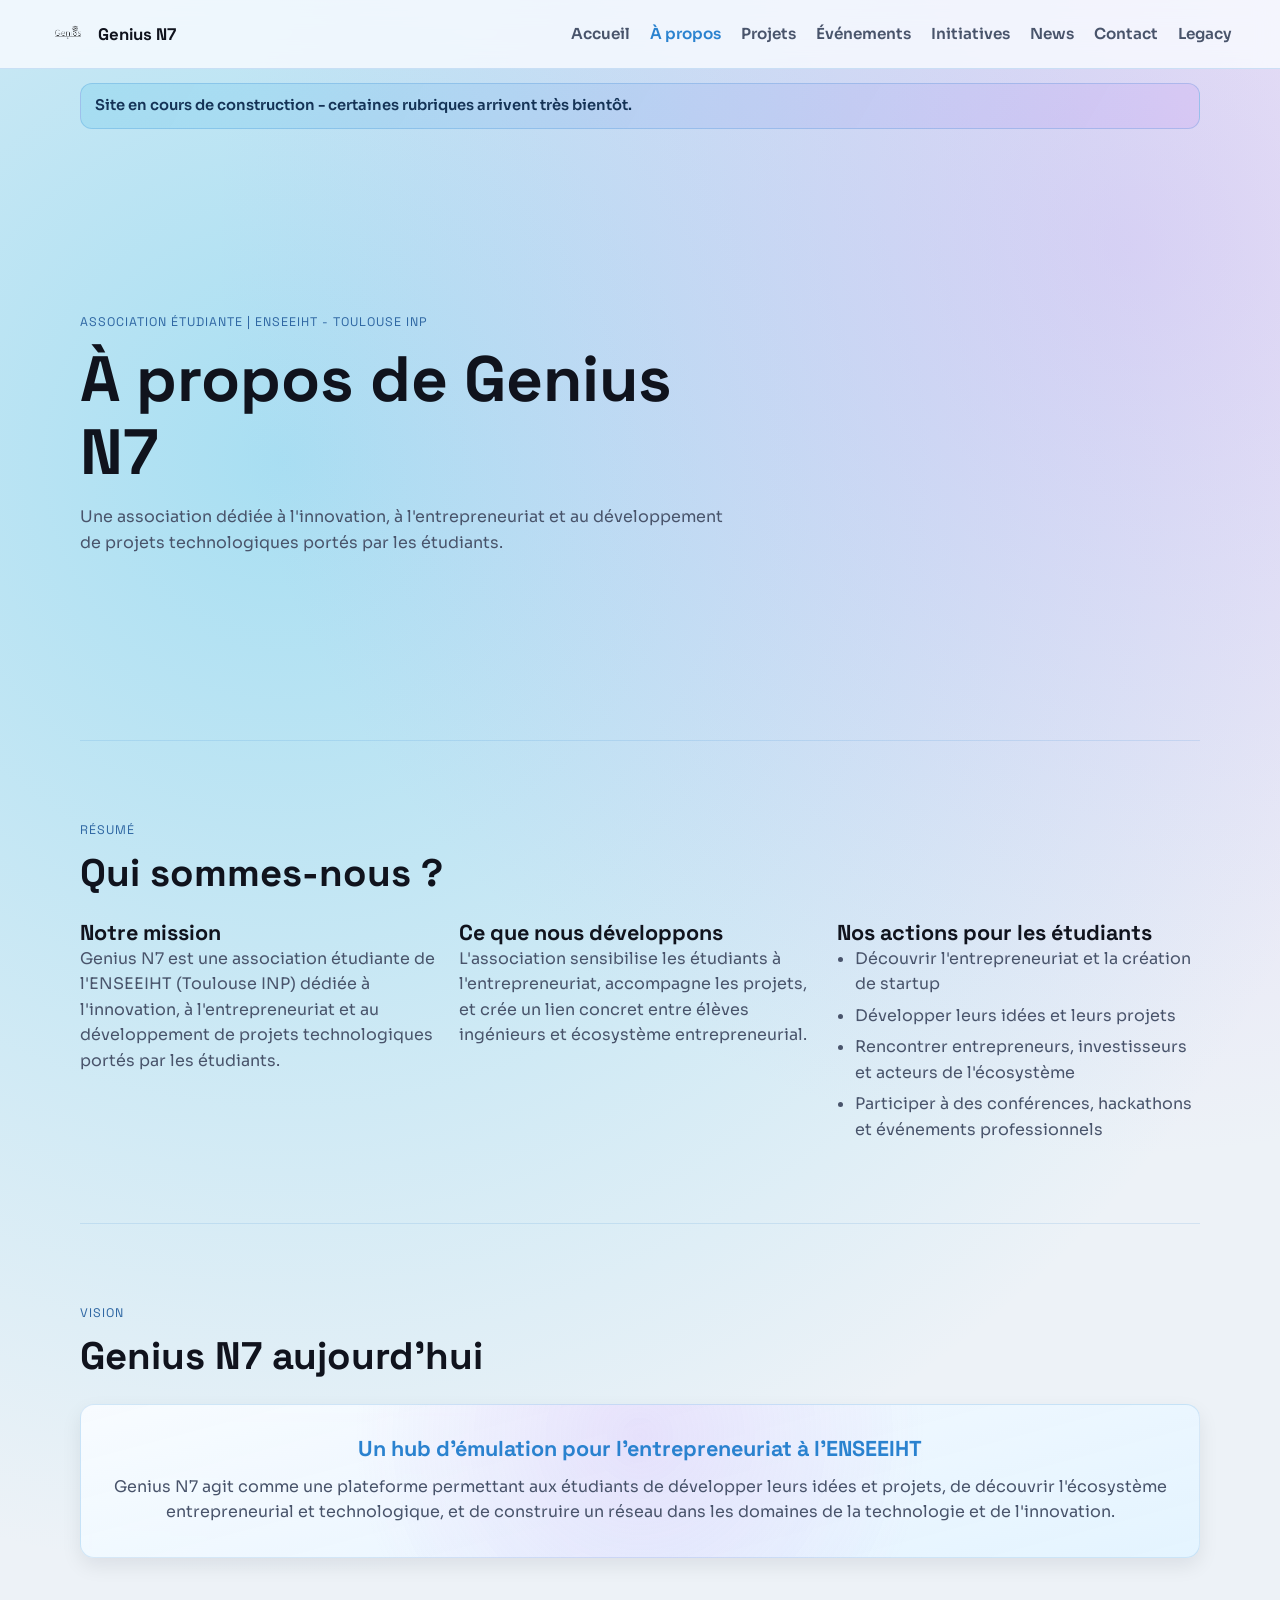
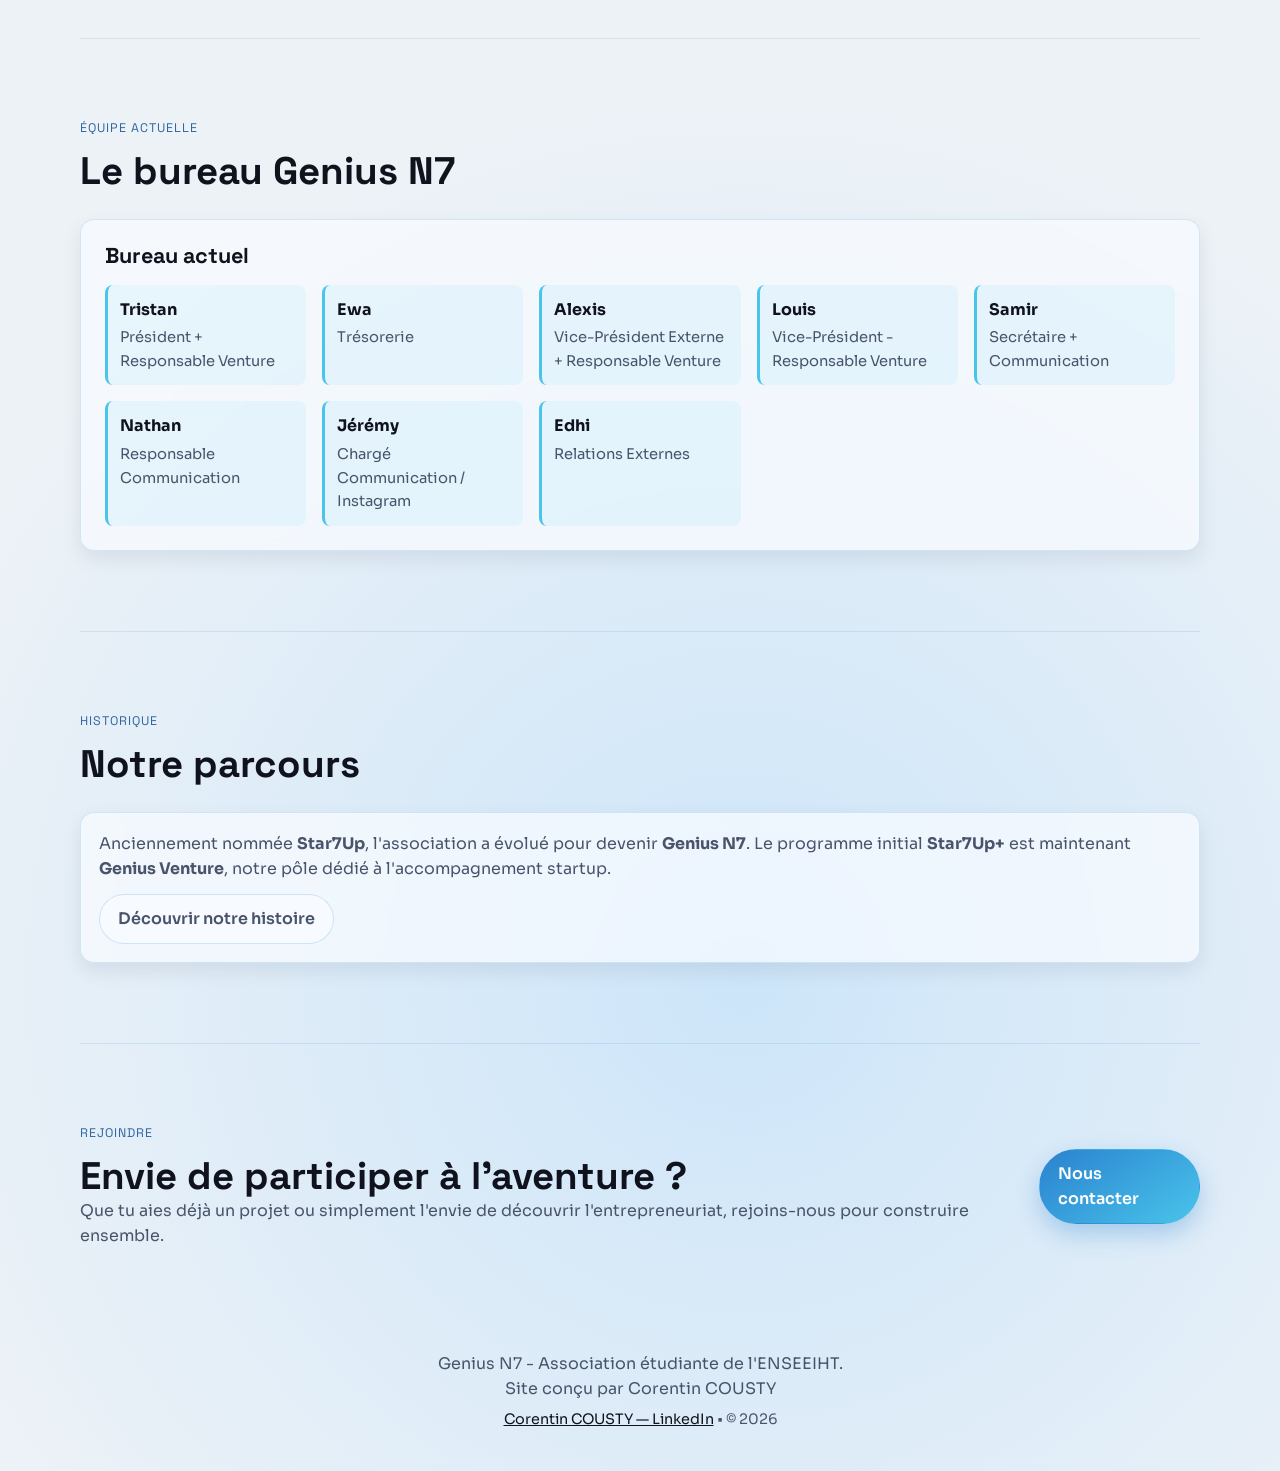
==== apropos.html @ 3a67bc63 "Add Genius N7 static website Add a complete static website for the Genius N7 student association. In" ====
<!DOCTYPE html>
<html lang="fr">
<head>
  <meta charset="utf-8">
  <meta name="viewport" content="width=device-width, initial-scale=1">
  <meta name="description" content="À propos de Genius N7 - Association étudiante de l'ENSEEIHT dédiée à l'entrepreneuriat.">
  <title>À propos | Genius N7</title>
  <link rel="preconnect" href="https://fonts.googleapis.com">
  <link rel="preconnect" href="https://fonts.gstatic.com" crossorigin>
  <link href="https://fonts.googleapis.com/css2?family=Space+Grotesk:wght@400;500;700&family=Sora:wght@400;600;700&display=swap" rel="stylesheet">
  <link rel="stylesheet" href="css/style.css">
</head>
<body>
  <header class="site-header" id="top">
    <a class="brand" href="index.html" aria-label="Accueil Genius N7">
      <img class="brand-logo" src="assets/logos/logo-transparent.png" alt="Logo Genius N7">
      <span class="brand-text">Genius N7</span>
    </a>
    <button class="nav-toggle" type="button" aria-expanded="false" aria-controls="main-nav">Menu</button>
    <nav id="main-nav" class="main-nav" aria-label="Navigation principale">
      <a href="index.html">Accueil</a>
      <a href="apropos.html" class="active">À propos</a>
      <a href="projets.html">Projets</a>
      <a href="evenements.html">Événements</a>
      <a href="initiatives.html">Initiatives</a>
      <a href="news.html">News</a>
      <a href="contact.html">Contact</a>
      <a href="legacy.html">Legacy</a>
    </nav>
  </header>

  <div class="construction-banner" role="status" aria-live="polite">
    Site en cours de construction - certaines rubriques arrivent très bientôt.
  </div>

  <main>
    <section class="hero section">
      <div class="hero-content">
        <p class="eyebrow">Association étudiante | ENSEEIHT - Toulouse INP</p>
        <h1>À propos de Genius N7</h1>
        <p class="hero-lead">
          Une association dédiée à l'innovation, à l'entrepreneuriat et au développement 
          de projets technologiques portés par les étudiants.
        </p>
      </div>
    </section>

    <section class="section">
      <div class="section-head">
        <p class="eyebrow">Résumé</p>
        <h2>Qui sommes-nous ?</h2>
      </div>
      <div class="about-grid">
        <article>
          <h3>Notre mission</h3>
          <p>
            Genius N7 est une association étudiante de l'ENSEEIHT (Toulouse INP) dédiée à l'innovation,
            à l'entrepreneuriat et au développement de projets technologiques portés par les étudiants.
          </p>
        </article>
        <article>
          <h3>Ce que nous développons</h3>
          <p>
            L'association sensibilise les étudiants à l'entrepreneuriat, accompagne les projets, et crée un lien
            concret entre élèves ingénieurs et écosystème entrepreneurial.
          </p>
        </article>
        <article>
          <h3>Nos actions pour les étudiants</h3>
          <ul>
            <li>Découvrir l'entrepreneuriat et la création de startup</li>
            <li>Développer leurs idées et leurs projets</li>
            <li>Rencontrer entrepreneurs, investisseurs et acteurs de l'écosystème</li>
            <li>Participer à des conférences, hackathons et événements professionnels</li>
          </ul>
        </article>
      </div>
    </section>

    <section class="section">
      <div class="section-head">
        <p class="eyebrow">Vision</p>
        <h2>Genius N7 aujourd'hui</h2>
      </div>
      <div class="card vision-card">
        <h3>Un hub d'émulation pour l'entrepreneuriat à l'ENSEEIHT</h3>
        <p>
          Genius N7 agit comme une plateforme permettant aux étudiants de développer leurs idées et projets,
          de découvrir l'écosystème entrepreneurial et technologique, et de construire un réseau dans les 
          domaines de la technologie et de l'innovation.
        </p>
      </div>
    </section>

    <section class="section">
      <div class="section-head">
        <p class="eyebrow">Équipe actuelle</p>
        <h2>Le bureau Genius N7</h2>
      </div>
      <div class="card bureau-card">
        <h3>Bureau actuel</h3>
        <div class="bureau-grid">
          <div class="bureau-member">
            <strong>Tristan</strong>
            <p>Président + Responsable Venture</p>
          </div>
          <div class="bureau-member">
            <strong>Ewa</strong>
            <p>Trésorerie</p>
          </div>
          <div class="bureau-member">
            <strong>Alexis</strong>
            <p>Vice-Président Externe + Responsable Venture</p>
          </div>
          <div class="bureau-member">
            <strong>Louis</strong>
            <p>Vice-Président - Responsable Venture</p>
          </div>
          <div class="bureau-member">
            <strong>Samir</strong>
            <p>Secrétaire + Communication</p>
          </div>
          <div class="bureau-member">
            <strong>Nathan</strong>
            <p>Responsable Communication</p>
          </div>
          <div class="bureau-member">
            <strong>Jérémy</strong>
            <p>Chargé Communication / Instagram</p>
          </div>
          <div class="bureau-member">
            <strong>Edhi</strong>
            <p>Relations Externes</p>
          </div>
        </div>
      </div>
    </section>

    <section class="section">
      <div class="section-head">
        <p class="eyebrow">Historique</p>
        <h2>Notre parcours</h2>
      </div>
      <div class="card">
        <p>
          Anciennement nommée <strong>Star7Up</strong>, l'association a évolué pour devenir <strong>Genius N7</strong>.
          Le programme initial <strong>Star7Up+</strong> est maintenant <strong>Genius Venture</strong>, notre pôle dédié 
          à l'accompagnement startup.
        </p>
        <p style="margin-top: 12px;">
          <a href="legacy.html" class="btn btn-secondary">Découvrir notre histoire</a>
        </p>
      </div>
    </section>

    <section class="section community">
      <div>
        <p class="eyebrow">Rejoindre</p>
        <h2>Envie de participer à l'aventure ?</h2>
        <p>
          Que tu aies déjà un projet ou simplement l'envie de découvrir l'entrepreneuriat, 
          rejoins-nous pour construire ensemble.
        </p>
      </div>
      <a class="btn btn-primary" href="contact.html">Nous contacter</a>
    </section>
  </main>

  <footer class="site-footer">
    <p>Genius N7 - Association étudiante de l'ENSEEIHT.</p>
    <p class="credit">Site conçu par Corentin COUSTY</p>
    <p class="footer-meta"><a href="https://www.linkedin.com/in/corentin-cousty/" target="_blank" rel="noopener noreferrer">Corentin COUSTY — LinkedIn</a> • © 2026</p>
  </footer>

  <script src="js/script.js"></script>
</body>
</html>
---- css/style.css ----
:root {
  --bg-main: #edf2f7;
  --bg-soft: #f8fbff;
  --bg-glass: rgba(248, 251, 255, 0.72);
  --ink-strong: #10131d;
  --ink-muted: #49546b;
  --brand: #49c4eb;
  --brand-dark: #2a82cf;
  --accent: #c38cf0;
  --line: rgba(42, 130, 207, 0.2);
  --shadow: 0 16px 38px rgba(16, 19, 29, 0.12);
  --radius-lg: 20px;
  --radius-md: 14px;
  --max: 1120px;
}

* {
  box-sizing: border-box;
}

html {
  scroll-behavior: smooth;
}

body {
  margin: 0;
  background:
    radial-gradient(circle at 88% 8%, rgba(195, 140, 240, 0.3), transparent 30%),
    radial-gradient(circle at 22% 15%, rgba(73, 196, 235, 0.42), transparent 40%),
    radial-gradient(circle at 58% 84%, rgba(121, 196, 255, 0.28), transparent 33%),
    var(--bg-main);
  color: var(--ink-strong);
  font-family: "Sora", "Segoe UI", sans-serif;
  line-height: 1.6;
}

a {
  color: inherit;
}

.site-header {
  position: sticky;
  top: 0;
  z-index: 10;
  display: flex;
  align-items: center;
  justify-content: space-between;
  padding: 14px clamp(18px, 4vw, 48px);
  background: rgba(248, 251, 255, 0.82);
  backdrop-filter: blur(12px);
  border-bottom: 1px solid var(--line);
}

.brand {
  display: inline-flex;
  align-items: center;
  gap: 10px;
  text-decoration: none;
  font-family: "Space Grotesk", sans-serif;
  font-size: 1.05rem;
  font-weight: 700;
}

.brand-mark {
  display: grid;
  place-items: center;
  width: 40px;
  aspect-ratio: 1;
  border-radius: 12px;
  color: #fff;
  background: linear-gradient(145deg, var(--brand), var(--brand-dark));
}

.brand-logo {
  width: 40px;
  height: 40px;
  object-fit: contain;
}

.main-nav {
  display: flex;
  align-items: center;
  gap: clamp(10px, 2vw, 20px);
}

.main-nav a {
  text-decoration: none;
  color: var(--ink-muted);
  font-weight: 600;
  font-size: 0.95rem;
  transition: color 220ms ease;
}

.main-nav a:hover,
.main-nav a:focus-visible,
.main-nav a.active {
  color: var(--brand-dark);
}

.nav-toggle {
  display: none;
  border: 1px solid var(--line);
  background: rgba(248, 251, 255, 0.86);
  border-radius: 10px;
  padding: 8px 12px;
  font: inherit;
}

.construction-banner {
  width: min(var(--max), calc(100% - 2.4rem));
  margin: 14px auto 0;
  padding: 10px 14px;
  border-radius: 12px;
  border: 1px solid rgba(42, 130, 207, 0.24);
  background: linear-gradient(120deg, rgba(73, 196, 235, 0.22), rgba(195, 140, 240, 0.2));
  color: #153356;
  font-size: 0.92rem;
  font-weight: 600;
}

main {
  width: min(var(--max), calc(100% - 2.4rem));
  margin: 0 auto;
}

.section {
  padding: clamp(46px, 7vw, 80px) 0;
  border-bottom: 1px solid rgba(42, 130, 207, 0.14);
}

.section:last-of-type {
  border-bottom: 0;
}

.hero {
  display: grid;
  gap: 26px;
  grid-template-columns: 1.2fr 0.8fr;
  align-items: center;
  min-height: 68vh;
}

.eyebrow {
  margin: 0 0 10px;
  font-family: "Space Grotesk", sans-serif;
  text-transform: uppercase;
  letter-spacing: 0.08em;
  font-size: 0.78rem;
  color: #2f67a3;
}

h1,
h2,
h3,
h4 {
  margin: 0;
  line-height: 1.15;
  font-family: "Space Grotesk", sans-serif;
}

h1 {
  font-size: clamp(2rem, 7vw, 4rem);
}

h2 {
  font-size: clamp(1.5rem, 4.2vw, 2.4rem);
}

h3 {
  font-size: clamp(1.08rem, 2.6vw, 1.35rem);
}

p {
  margin: 0;
  color: var(--ink-muted);
}

ul {
  margin: 0;
  padding-left: 1.1rem;
  color: var(--ink-muted);
}

li + li {
  margin-top: 6px;
}

.hero-lead {
  max-width: 62ch;
  margin-top: 14px;
}

.hero-actions {
  display: flex;
  gap: 12px;
  flex-wrap: wrap;
  margin-top: 24px;
}

.btn {
  display: inline-flex;
  align-items: center;
  justify-content: center;
  border-radius: 999px;
  padding: 11px 18px;
  text-decoration: none;
  font-weight: 600;
  border: 1px solid transparent;
  transition: transform 220ms ease, box-shadow 220ms ease, background-color 220ms ease;
}

.btn-primary {
  background: linear-gradient(145deg, var(--brand-dark), var(--brand));
  color: #fff;
  box-shadow: 0 10px 24px rgba(42, 130, 207, 0.32);
}

.btn-primary:hover,
.btn-primary:focus-visible {
  transform: translateY(-2px);
  box-shadow: 0 14px 28px rgba(42, 130, 207, 0.38);
}

.btn-secondary {
  border-color: var(--line);
  background: rgba(248, 251, 255, 0.84);
}

.btn-secondary:hover,
.btn-secondary:focus-visible {
  transform: translateY(-2px);
  border-color: rgba(42, 130, 207, 0.34);
}

.hero-panel {
  justify-self: end;
}

.hero-card {
  max-width: 320px;
  padding: 24px;
  border-radius: var(--radius-lg);
  border: 1px solid rgba(42, 130, 207, 0.2);
  box-shadow: var(--shadow);
  background:
    radial-gradient(circle at 80% 20%, rgba(195, 140, 240, 0.22), transparent 46%),
    linear-gradient(165deg, rgba(248, 251, 255, 0.95), rgba(226, 244, 255, 0.9));
  backdrop-filter: blur(8px);
}

.hero-logo {
  width: 80px;
  margin-bottom: 14px;
  object-fit: contain;
}

.section-head {
  margin-bottom: 26px;
}

.about-grid,
.card-grid {
  display: grid;
  gap: 16px;
  grid-template-columns: repeat(3, minmax(0, 1fr));
}

.card {
  background: var(--bg-glass);
  border: 1px solid rgba(42, 130, 207, 0.16);
  border-radius: var(--radius-md);
  padding: 18px;
  box-shadow: 0 8px 20px rgba(16, 19, 29, 0.08);
  backdrop-filter: blur(5px);
  transition: transform 220ms ease, box-shadow 220ms ease, border-color 220ms ease;
}

.card:hover,
.card:focus-within {
  transform: translateY(-4px);
  border-color: rgba(73, 196, 235, 0.34);
  box-shadow: 0 14px 28px rgba(16, 19, 29, 0.12);
}

.card-media {
  display: grid;
  place-items: center;
  margin-bottom: 12px;
  min-height: 130px;
  border-radius: 10px;
  border: 1px dashed rgba(42, 130, 207, 0.38);
  background: repeating-linear-gradient(
    135deg,
    rgba(73, 196, 235, 0.12),
    rgba(73, 196, 235, 0.12) 9px,
    rgba(195, 140, 240, 0.1) 9px,
    rgba(195, 140, 240, 0.1) 18px
  );
  color: #4c5872;
  font-size: 0.92rem;
}

.tone-accent {
  background:
    radial-gradient(circle at 90% 10%, rgba(195, 140, 240, 0.2), transparent 42%),
    linear-gradient(180deg, rgba(248, 251, 255, 0.96), rgba(227, 244, 255, 0.9));
}

.initiative-grid {
  grid-template-columns: repeat(2, minmax(0, 1fr));
}

.coming-soon {
  display: inline-flex;
  align-items: center;
  margin: 0 0 10px;
  padding: 4px 10px;
  border-radius: 999px;
  font-size: 0.76rem;
  font-weight: 700;
  letter-spacing: 0.06em;
  text-transform: uppercase;
  color: #2f1a49;
  background: rgba(195, 140, 240, 0.34);
  border: 1px solid rgba(93, 51, 131, 0.24);
}

.bureau-card {
  padding: 24px;
}

.bureau-grid {
  display: grid;
  gap: 16px;
  grid-template-columns: repeat(auto-fit, minmax(200px, 1fr));
  margin-top: 16px;
}

.bureau-member {
  padding: 12px;
  border-left: 3px solid var(--brand);
  background: rgba(73, 196, 235, 0.08);
  border-radius: 8px;
}

.bureau-member strong {
  display: block;
  margin-bottom: 4px;
  color: var(--ink-strong);
}

.bureau-member p {
  margin: 0;
  font-size: 0.92rem;
}

.vision-card {
  padding: 32px;
  text-align: center;
  background:
    radial-gradient(circle at 50% 20%, rgba(195, 140, 240, 0.22), transparent 50%),
    linear-gradient(165deg, rgba(248, 251, 255, 0.95), rgba(226, 244, 255, 0.9));
}

.vision-card h3 {
  margin-bottom: 12px;
  color: var(--brand-dark);
}

.legacy-story {
  padding: 28px;
  line-height: 1.8;
}

.legacy-story p {
  margin-bottom: 16px;
}

.legacy-story p:last-child {
  margin-bottom: 0;
}

.objectives-grid {
  grid-template-columns: repeat(auto-fit, minmax(280px, 1fr));
}

.event-columns {
  display: grid;
  gap: 20px;
  grid-template-columns: repeat(2, minmax(0, 1fr));
}

.card-list {
  margin-top: 12px;
  display: grid;
  gap: 12px;
}

.card-event {
  border-left: 4px solid var(--brand-dark);
}

.event-meta {
  margin: 8px 0;
  color: #5e6980;
  font-size: 0.92rem;
}

.community {
  display: flex;
  gap: 20px;
  justify-content: space-between;
  align-items: center;
}

.contact-grid {
  display: grid;
  gap: 10px;
  grid-template-columns: repeat(2, minmax(0, 1fr));
}

.site-footer {
  text-align: center;
  padding: 22px 14px 40px;
  color: #58637b;
}

.footer-meta {
  margin-top: 6px;
  font-size: 0.9rem;
  color: var(--ink-muted);
}

.footer-meta a {
  color: var(--ink-strong);
  text-decoration: underline;
}

.reveal {
  opacity: 0;
  transform: translateY(14px);
  transition: opacity 520ms ease, transform 520ms ease;
}

.reveal.visible {
  opacity: 1;
  transform: translateY(0);
}

@media (max-width: 900px) {
  .hero {
    grid-template-columns: 1fr;
    min-height: auto;
  }

  .hero-panel {
    justify-self: start;
  }

  .about-grid,
  .card-grid,
  .event-columns,
  .contact-grid {
    grid-template-columns: 1fr 1fr;
  }

  .initiative-grid {
    grid-template-columns: 1fr;
  }
}

@media (max-width: 700px) {
  .main-nav {
    position: absolute;
    top: calc(100% + 6px);
    right: 14px;
    left: 14px;
    padding: 12px;
    border: 1px solid var(--line);
    border-radius: 14px;
    background: rgba(248, 251, 255, 0.96);
    box-shadow: var(--shadow);
    display: none;
    flex-direction: column;
    align-items: stretch;
  }

  .main-nav.open {
    display: flex;
  }

  .nav-toggle {
    display: inline-flex;
  }

  .about-grid,
  .card-grid,
  .event-columns,
  .contact-grid {
    grid-template-columns: 1fr;
  }

  .community {
    flex-direction: column;
    align-items: flex-start;
  }
}
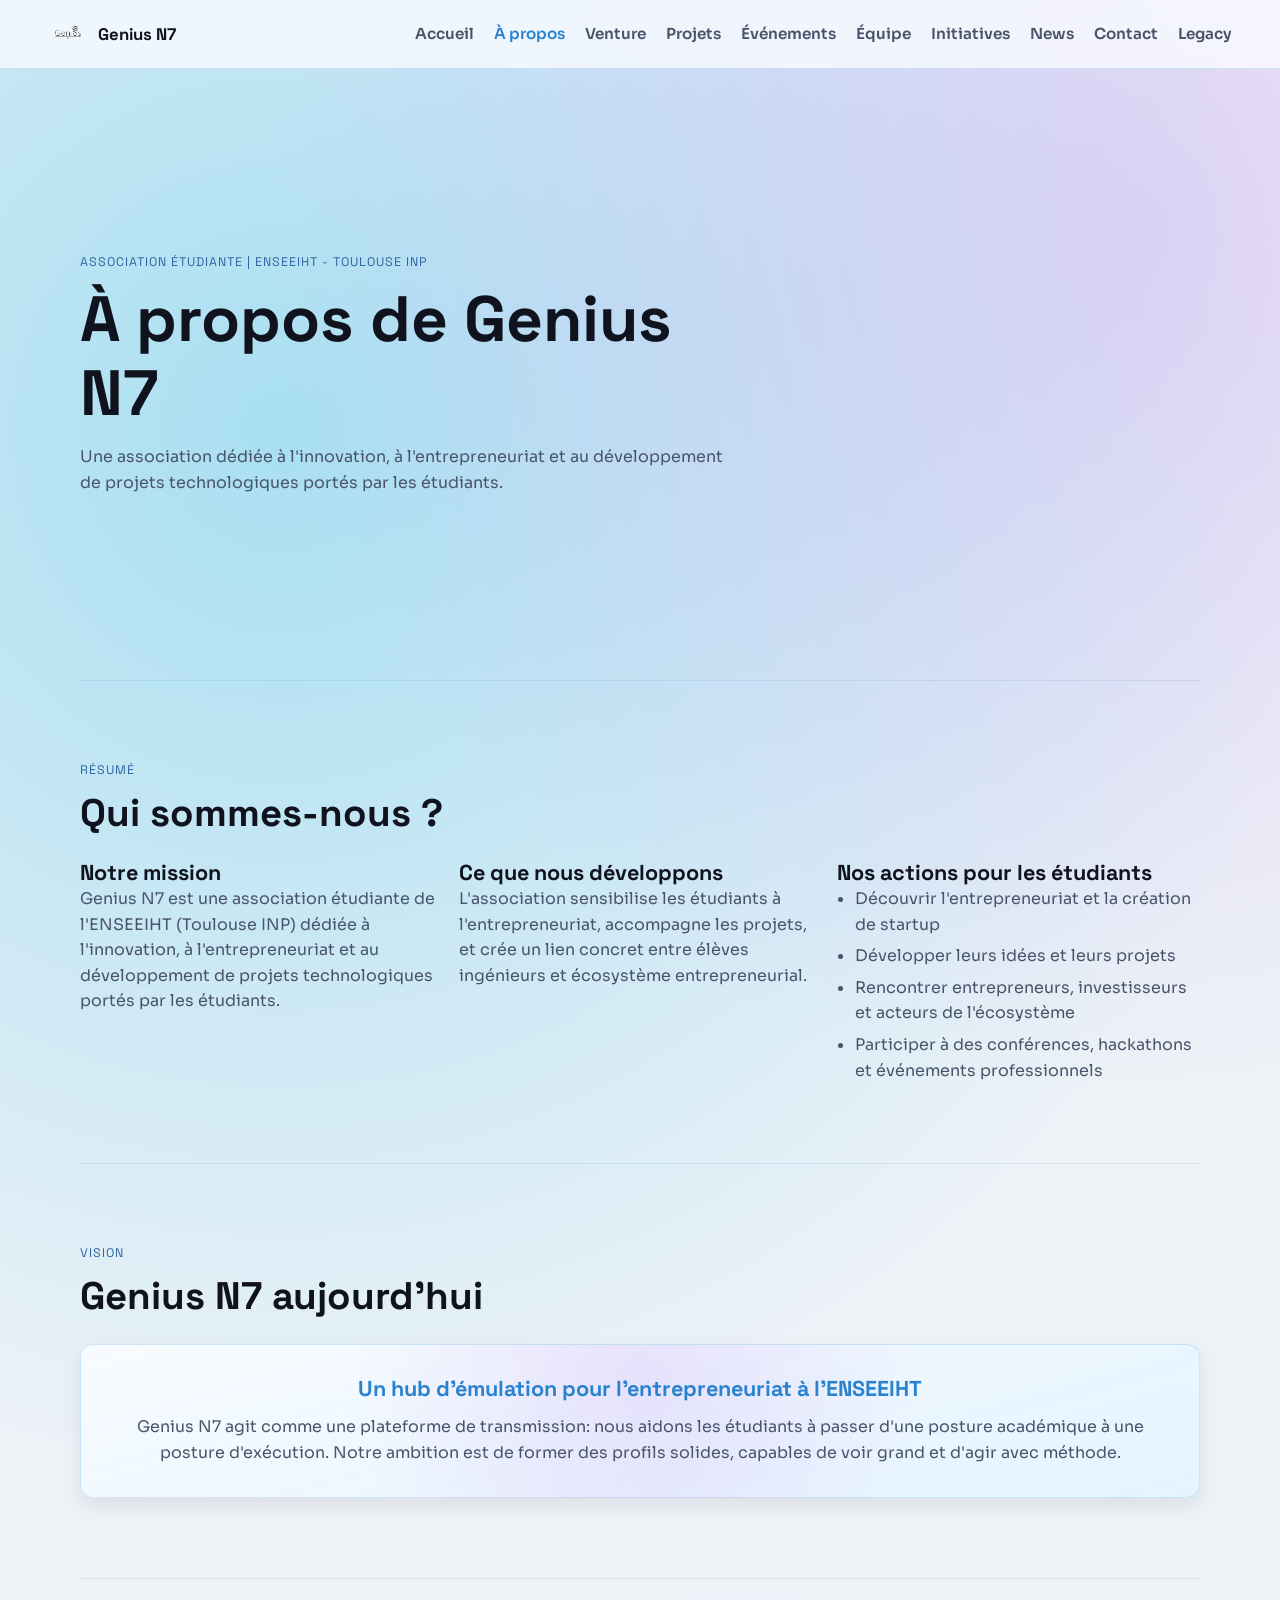
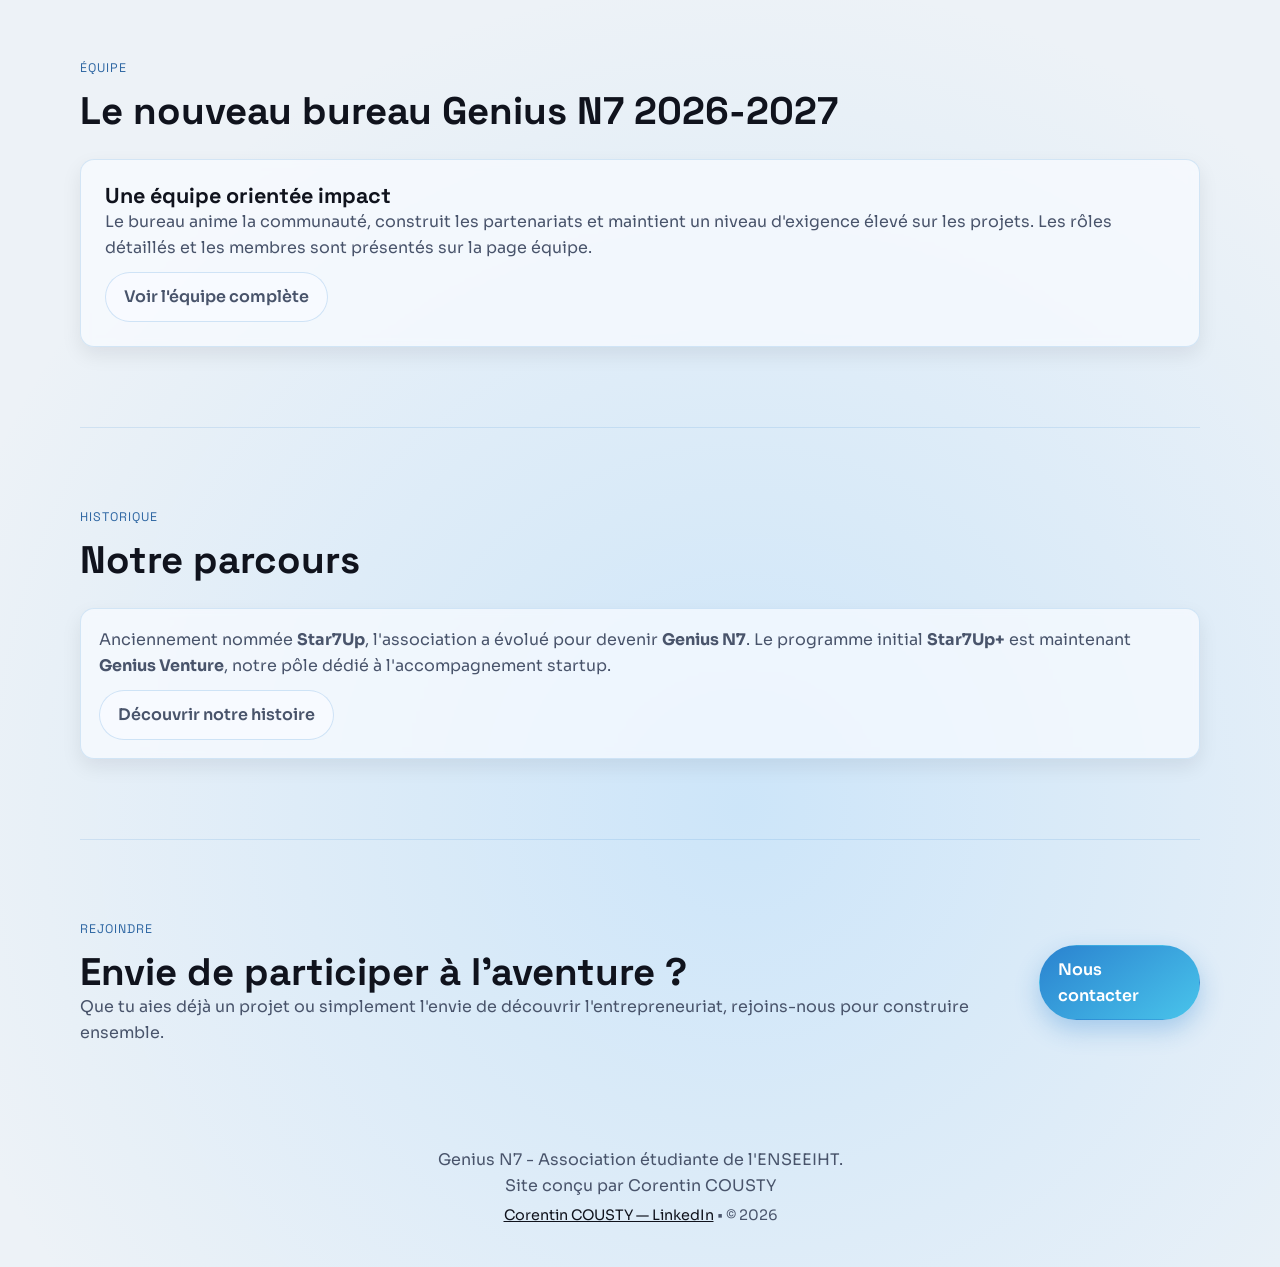
==== commit e84277d0: "Add Venture & Team pages and events Introduce new venture.html and team.html pages and add multiple " ====
--- a/apropos.html
+++ b/apropos.html
@@ -20,18 +20,16 @@
     <nav id="main-nav" class="main-nav" aria-label="Navigation principale">
       <a href="index.html">Accueil</a>
       <a href="apropos.html" class="active">À propos</a>
+      <a href="venture.html">Venture</a>
       <a href="projets.html">Projets</a>
       <a href="evenements.html">Événements</a>
+      <a href="team.html">Équipe</a>
       <a href="initiatives.html">Initiatives</a>
       <a href="news.html">News</a>
       <a href="contact.html">Contact</a>
       <a href="legacy.html">Legacy</a>
     </nav>
   </header>
-
-  <div class="construction-banner" role="status" aria-live="polite">
-    Site en cours de construction - certaines rubriques arrivent très bientôt.
-  </div>
 
   <main>
     <section class="hero section">
@@ -85,54 +83,27 @@
       <div class="card vision-card">
         <h3>Un hub d'émulation pour l'entrepreneuriat à l'ENSEEIHT</h3>
         <p>
-          Genius N7 agit comme une plateforme permettant aux étudiants de développer leurs idées et projets,
-          de découvrir l'écosystème entrepreneurial et technologique, et de construire un réseau dans les 
-          domaines de la technologie et de l'innovation.
+          Genius N7 agit comme une plateforme de transmission: nous aidons les étudiants à passer
+          d'une posture académique à une posture d'exécution. Notre ambition est de former des profils
+          solides, capables de voir grand et d'agir avec méthode.
         </p>
       </div>
     </section>
 
     <section class="section">
       <div class="section-head">
-        <p class="eyebrow">Équipe actuelle</p>
-        <h2>Le bureau Genius N7</h2>
+        <p class="eyebrow">Équipe</p>
+        <h2>Le nouveau bureau Genius N7 2026-2027</h2>
       </div>
       <div class="card bureau-card">
-        <h3>Bureau actuel</h3>
-        <div class="bureau-grid">
-          <div class="bureau-member">
-            <strong>Tristan</strong>
-            <p>Président + Responsable Venture</p>
-          </div>
-          <div class="bureau-member">
-            <strong>Ewa</strong>
-            <p>Trésorerie</p>
-          </div>
-          <div class="bureau-member">
-            <strong>Alexis</strong>
-            <p>Vice-Président Externe + Responsable Venture</p>
-          </div>
-          <div class="bureau-member">
-            <strong>Louis</strong>
-            <p>Vice-Président - Responsable Venture</p>
-          </div>
-          <div class="bureau-member">
-            <strong>Samir</strong>
-            <p>Secrétaire + Communication</p>
-          </div>
-          <div class="bureau-member">
-            <strong>Nathan</strong>
-            <p>Responsable Communication</p>
-          </div>
-          <div class="bureau-member">
-            <strong>Jérémy</strong>
-            <p>Chargé Communication / Instagram</p>
-          </div>
-          <div class="bureau-member">
-            <strong>Edhi</strong>
-            <p>Relations Externes</p>
-          </div>
-        </div>
+        <h3>Une équipe orientée impact</h3>
+        <p>
+          Le bureau anime la communauté, construit les partenariats et maintient un niveau d'exigence
+          élevé sur les projets. Les rôles détaillés et les membres sont présentés sur la page équipe.
+        </p>
+        <p style="margin-top: 12px;">
+          <a href="team.html" class="btn btn-secondary">Voir l'équipe complète</a>
+        </p>
       </div>
     </section>
 
--- a/css/style.css
+++ b/css/style.css
@@ -469,7 +469,7 @@
   }
 }
 
-@media (max-width: 700px) {
+@media (max-width: 980px) {
   .main-nav {
     position: absolute;
     top: calc(100% + 6px);
@@ -492,6 +492,9 @@
   .nav-toggle {
     display: inline-flex;
   }
+}
+
+@media (max-width: 700px) {
 
   .about-grid,
   .card-grid,
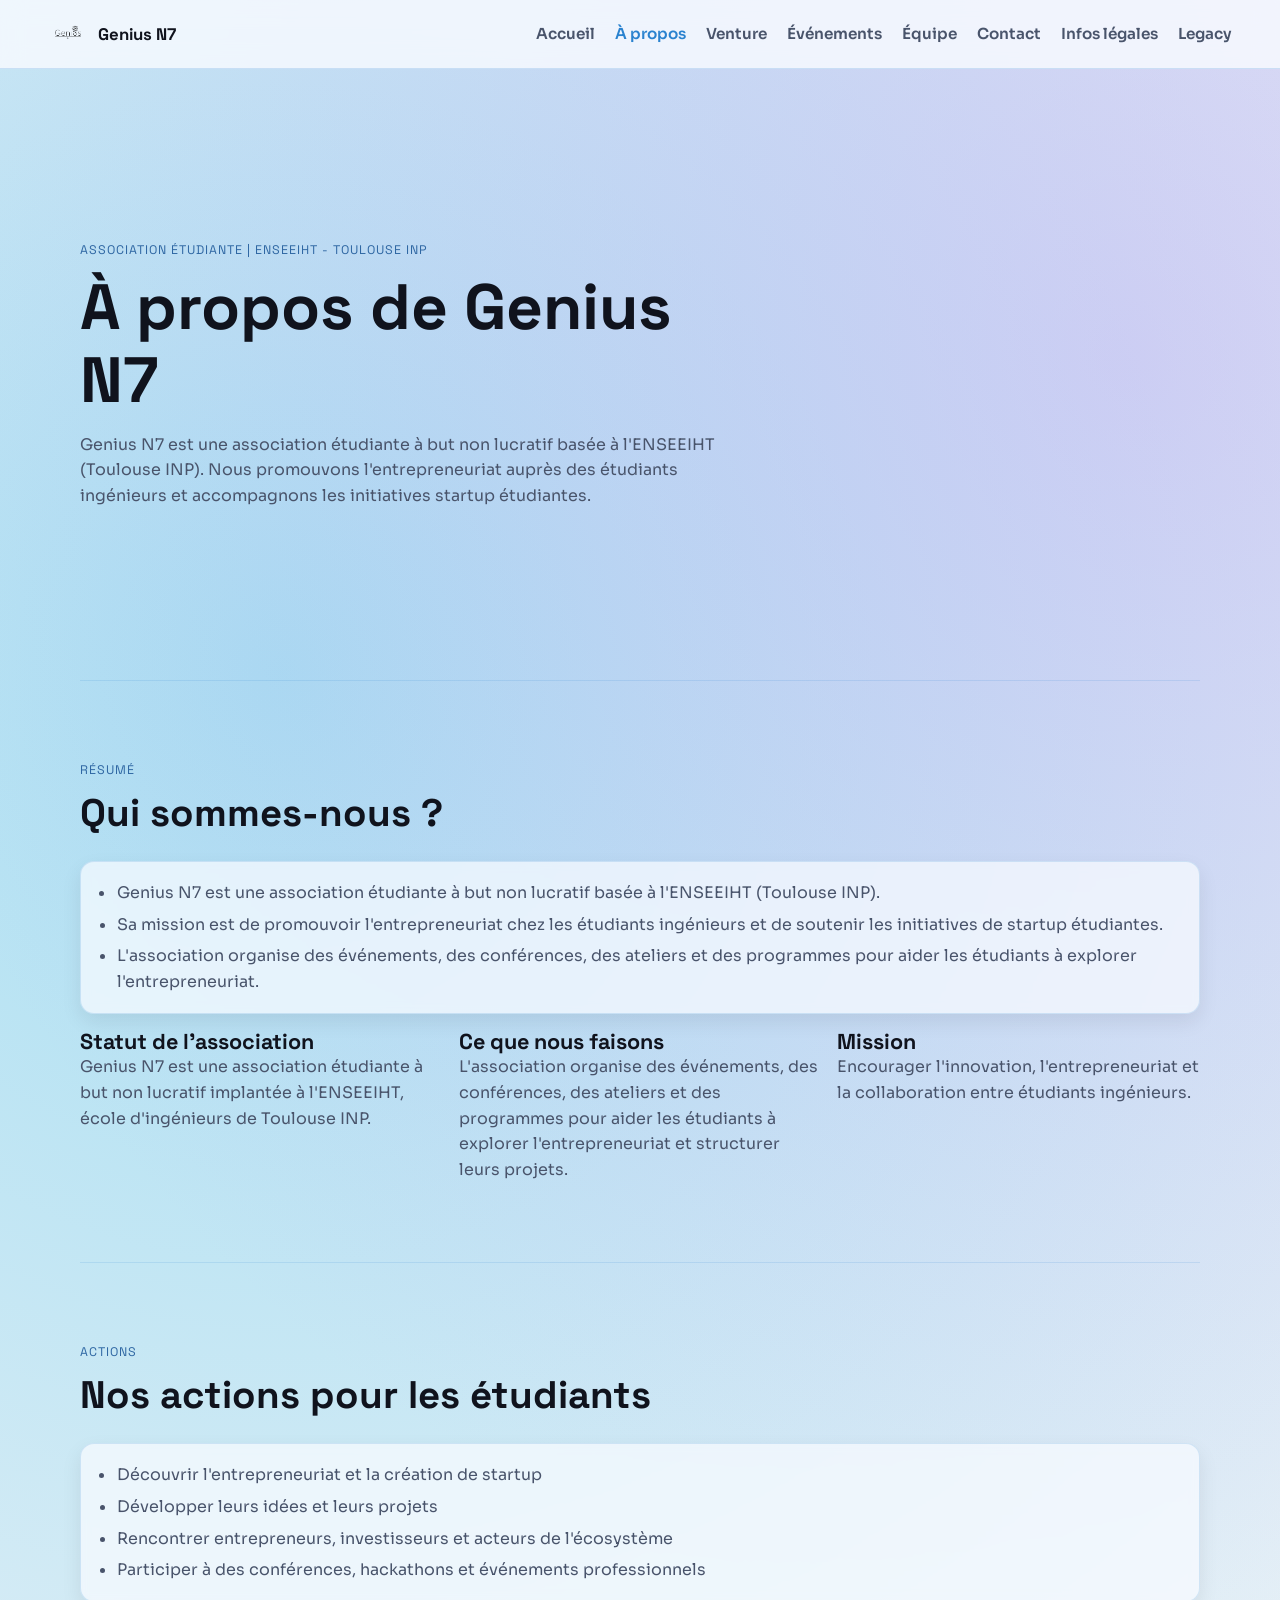
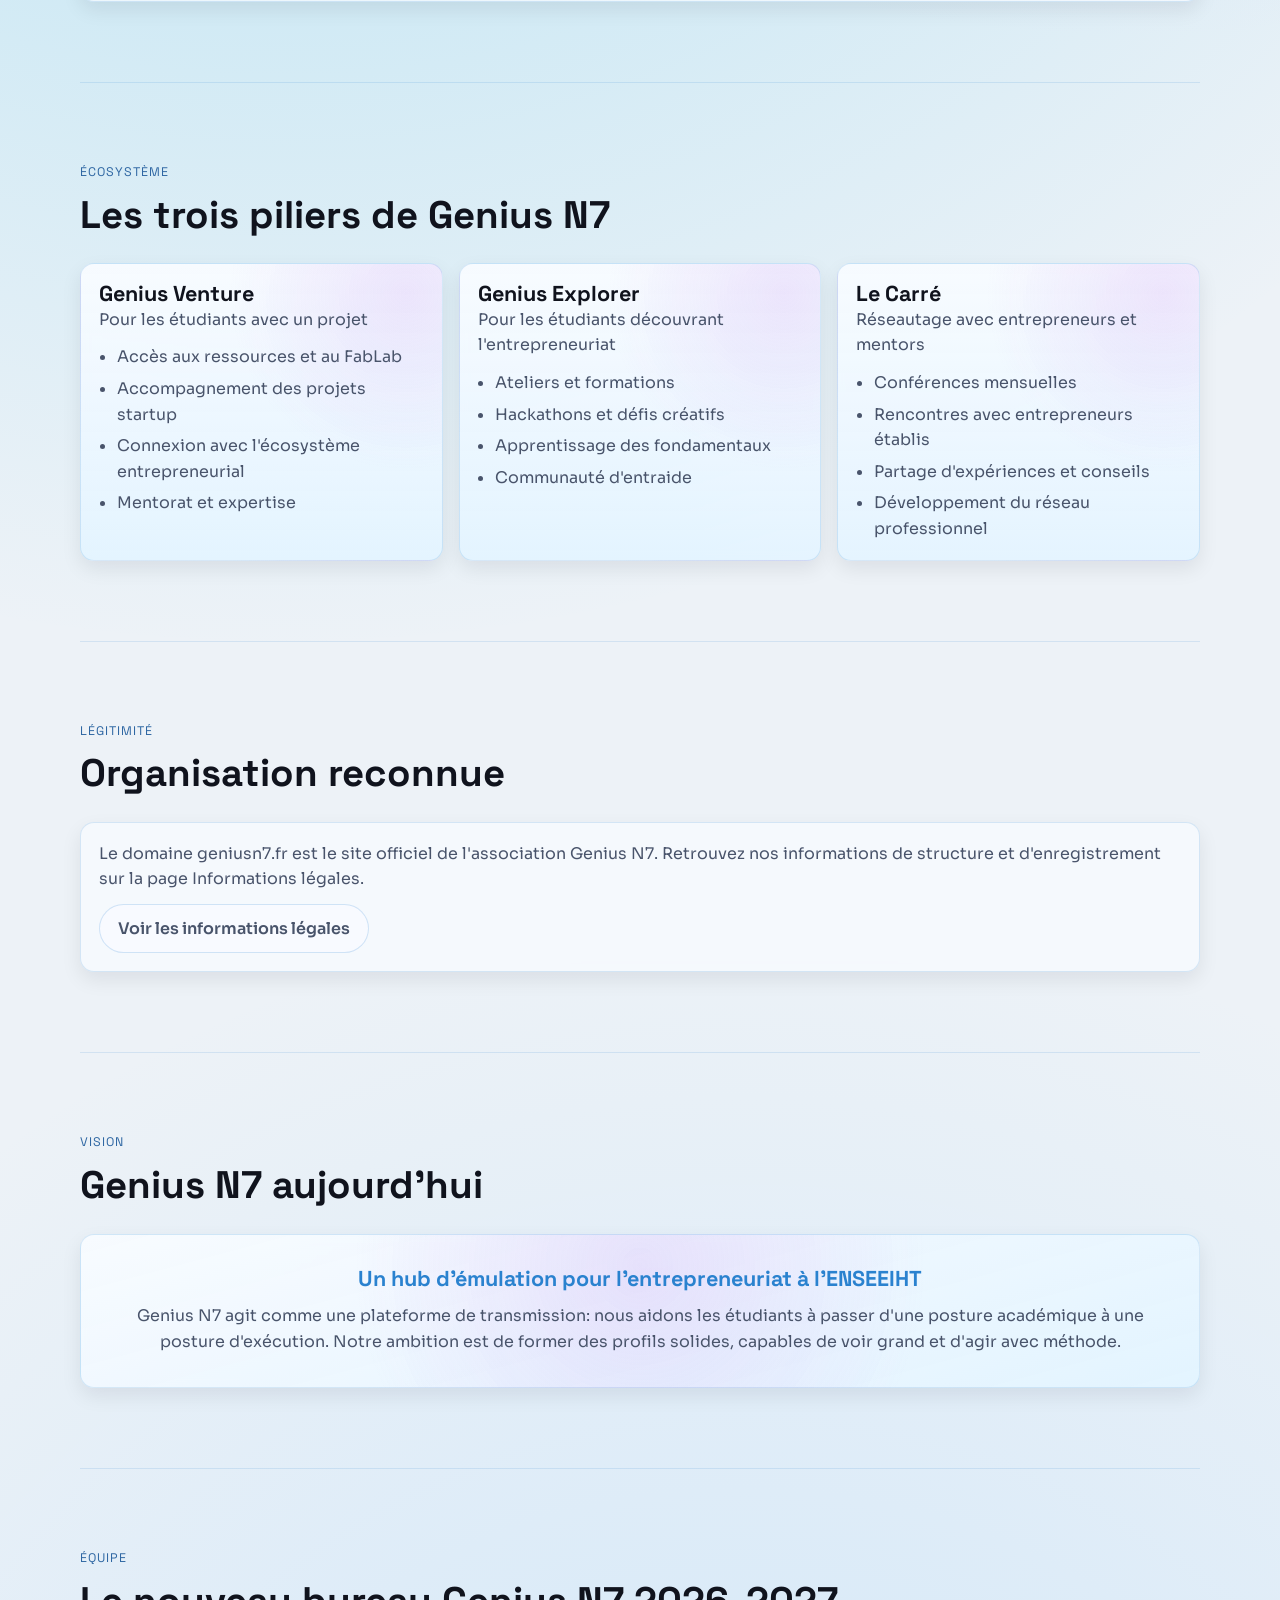
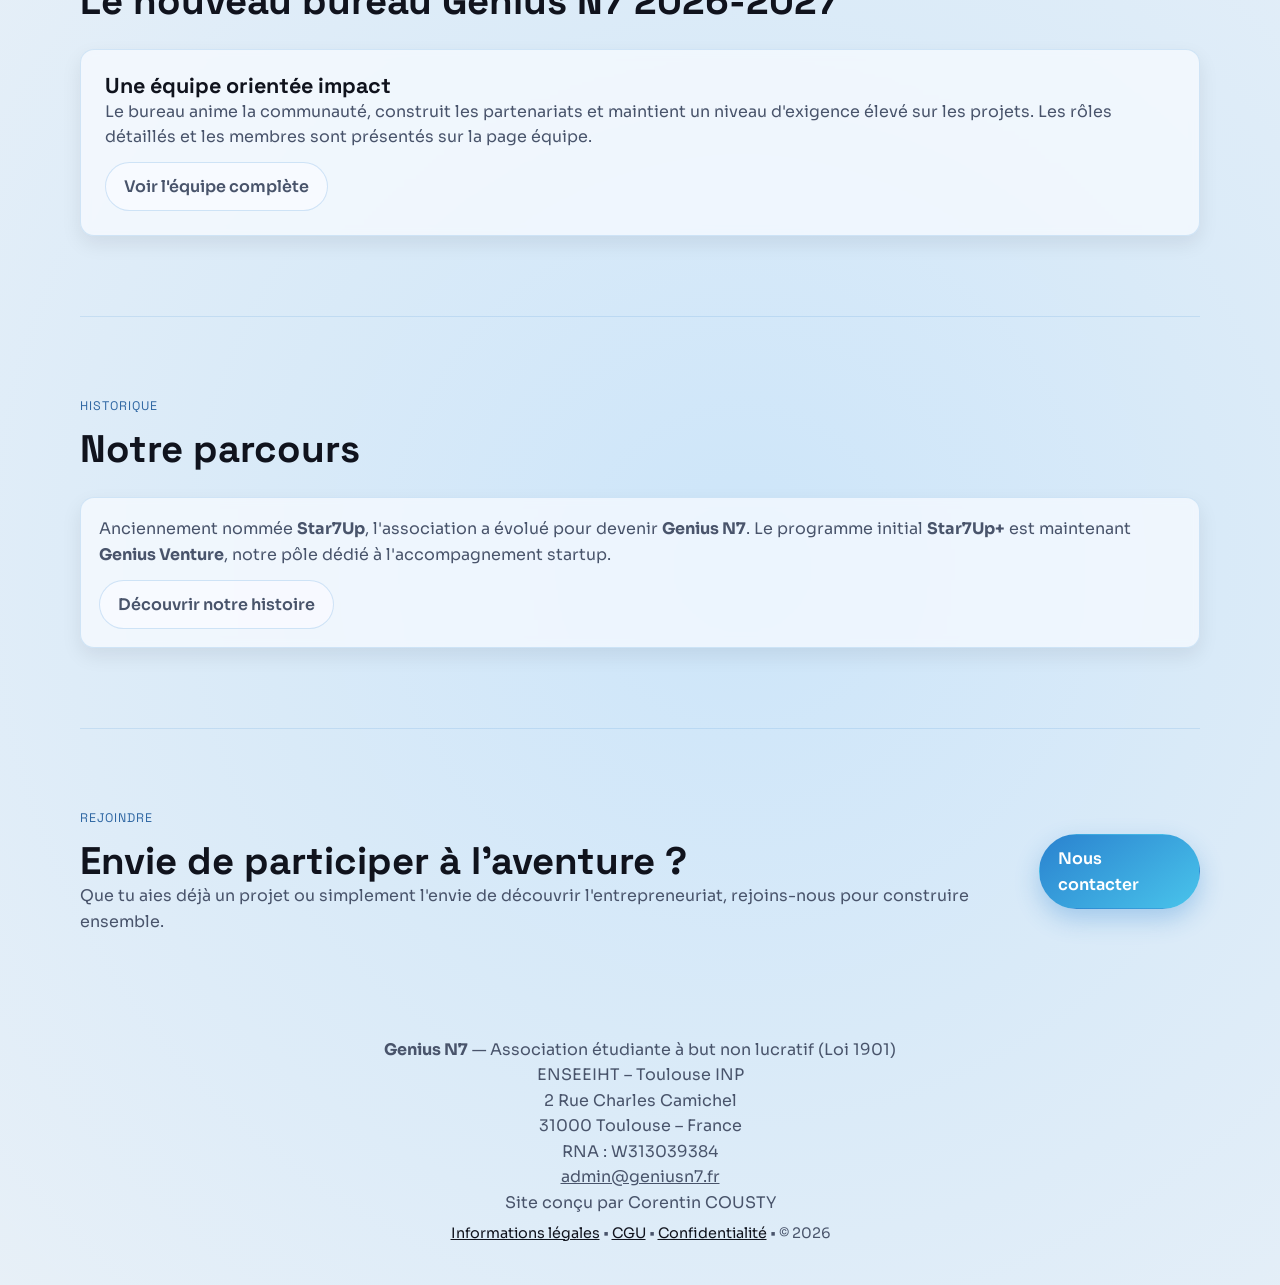
==== commit 079d90d0: "Add legal pages and assets; update site content Add legal & compliance content (cgu.html, privacy.ht" ====
--- a/apropos.html
+++ b/apropos.html
@@ -3,8 +3,8 @@
 <head>
   <meta charset="utf-8">
   <meta name="viewport" content="width=device-width, initial-scale=1">
-  <meta name="description" content="À propos de Genius N7 - Association étudiante de l'ENSEEIHT dédiée à l'entrepreneuriat.">
-  <title>À propos | Genius N7</title>
+  <meta name="description" content="À propos de Genius N7 : association étudiante à but non lucratif de l'ENSEEIHT (Toulouse INP), mission, actions et informations organisationnelles.">
+  <title>About Genius N7 | Association</title>
   <link rel="preconnect" href="https://fonts.googleapis.com">
   <link rel="preconnect" href="https://fonts.gstatic.com" crossorigin>
   <link href="https://fonts.googleapis.com/css2?family=Space+Grotesk:wght@400;500;700&family=Sora:wght@400;600;700&display=swap" rel="stylesheet">
@@ -21,12 +21,10 @@
       <a href="index.html">Accueil</a>
       <a href="apropos.html" class="active">À propos</a>
       <a href="venture.html">Venture</a>
-      <a href="projets.html">Projets</a>
       <a href="evenements.html">Événements</a>
       <a href="team.html">Équipe</a>
-      <a href="initiatives.html">Initiatives</a>
-      <a href="news.html">News</a>
       <a href="contact.html">Contact</a>
+      <a href="legal.html">Infos légales</a>
       <a href="legacy.html">Legacy</a>
     </nav>
   </header>
@@ -37,8 +35,8 @@
         <p class="eyebrow">Association étudiante | ENSEEIHT - Toulouse INP</p>
         <h1>À propos de Genius N7</h1>
         <p class="hero-lead">
-          Une association dédiée à l'innovation, à l'entrepreneuriat et au développement 
-          de projets technologiques portés par les étudiants.
+          Genius N7 est une association étudiante à but non lucratif basée à l'ENSEEIHT (Toulouse INP).
+          Nous promouvons l'entrepreneuriat auprès des étudiants ingénieurs et accompagnons les initiatives startup étudiantes.
         </p>
       </div>
     </section>
@@ -48,30 +46,104 @@
         <p class="eyebrow">Résumé</p>
         <h2>Qui sommes-nous ?</h2>
       </div>
+      <div class="card" style="margin-bottom: 16px;">
+        <ul>
+          <li>Genius N7 est une association étudiante à but non lucratif basée à l'ENSEEIHT (Toulouse INP).</li>
+          <li>Sa mission est de promouvoir l'entrepreneuriat chez les étudiants ingénieurs et de soutenir les initiatives de startup étudiantes.</li>
+          <li>L'association organise des événements, des conférences, des ateliers et des programmes pour aider les étudiants à explorer l'entrepreneuriat.</li>
+        </ul>
+      </div>
       <div class="about-grid">
         <article>
-          <h3>Notre mission</h3>
+          <h3>Statut de l'association</h3>
           <p>
-            Genius N7 est une association étudiante de l'ENSEEIHT (Toulouse INP) dédiée à l'innovation,
-            à l'entrepreneuriat et au développement de projets technologiques portés par les étudiants.
+            Genius N7 est une association étudiante à but non lucratif implantée à l'ENSEEIHT,
+            école d'ingénieurs de Toulouse INP.
           </p>
         </article>
         <article>
-          <h3>Ce que nous développons</h3>
+          <h3>Ce que nous faisons</h3>
           <p>
-            L'association sensibilise les étudiants à l'entrepreneuriat, accompagne les projets, et crée un lien
-            concret entre élèves ingénieurs et écosystème entrepreneurial.
+            L'association organise des événements, des conférences, des ateliers et des programmes
+            pour aider les étudiants à explorer l'entrepreneuriat et structurer leurs projets.
           </p>
         </article>
         <article>
-          <h3>Nos actions pour les étudiants</h3>
-          <ul>
-            <li>Découvrir l'entrepreneuriat et la création de startup</li>
-            <li>Développer leurs idées et leurs projets</li>
-            <li>Rencontrer entrepreneurs, investisseurs et acteurs de l'écosystème</li>
-            <li>Participer à des conférences, hackathons et événements professionnels</li>
+          <h3>Mission</h3>
+          <p>
+            Encourager l'innovation, l'entrepreneuriat et la collaboration entre étudiants ingénieurs.
+          </p>
+        </article>
+      </div>
+    </section>
+
+    <section class="section">
+      <div class="section-head">
+        <p class="eyebrow">Actions</p>
+        <h2>Nos actions pour les étudiants</h2>
+      </div>
+      <div class="card">
+        <ul>
+          <li>Découvrir l'entrepreneuriat et la création de startup</li>
+          <li>Développer leurs idées et leurs projets</li>
+          <li>Rencontrer entrepreneurs, investisseurs et acteurs de l'écosystème</li>
+          <li>Participer à des conférences, hackathons et événements professionnels</li>
+        </ul>
+      </div>
+    </section>
+
+    <section class="section">
+      <div class="section-head">
+        <p class="eyebrow">Écosystème</p>
+        <h2>Les trois piliers de Genius N7</h2>
+      </div>
+      <div class="card-grid">
+        <article class="card tone-accent">
+          <h3>Genius Venture</h3>
+          <p>Pour les étudiants avec un projet</p>
+          <ul style="margin-top: 12px;">
+            <li>Accès aux ressources et au FabLab</li>
+            <li>Accompagnement des projets startup</li>
+            <li>Connexion avec l'écosystème entrepreneurial</li>
+            <li>Mentorat et expertise</li>
           </ul>
         </article>
+        <article class="card tone-accent">
+          <h3>Genius Explorer</h3>
+          <p>Pour les étudiants découvrant l'entrepreneuriat</p>
+          <ul style="margin-top: 12px;">
+            <li>Ateliers et formations</li>
+            <li>Hackathons et défis créatifs</li>
+            <li>Apprentissage des fondamentaux</li>
+            <li>Communauté d'entraide</li>
+          </ul>
+        </article>
+        <article class="card tone-accent">
+          <h3>Le Carré</h3>
+          <p>Réseautage avec entrepreneurs et mentors</p>
+          <ul style="margin-top: 12px;">
+            <li>Conférences mensuelles</li>
+            <li>Rencontres avec entrepreneurs établis</li>
+            <li>Partage d'expériences et conseils</li>
+            <li>Développement du réseau professionnel</li>
+          </ul>
+        </article>
+      </div>
+    </section>
+
+    <section class="section">
+      <div class="section-head">
+        <p class="eyebrow">Légitimité</p>
+        <h2>Organisation reconnue</h2>
+      </div>
+      <div class="card">
+        <p>
+          Le domaine geniusn7.fr est le site officiel de l'association Genius N7.
+          Retrouvez nos informations de structure et d'enregistrement sur la page Informations légales.
+        </p>
+        <p style="margin-top: 12px;">
+          <a href="legal.html" class="btn btn-secondary">Voir les informations légales</a>
+        </p>
       </div>
     </section>
 
@@ -115,7 +187,7 @@
       <div class="card">
         <p>
           Anciennement nommée <strong>Star7Up</strong>, l'association a évolué pour devenir <strong>Genius N7</strong>.
-          Le programme initial <strong>Star7Up+</strong> est maintenant <strong>Genius Venture</strong>, notre pôle dédié 
+          Le programme initial <strong>Star7Up+</strong> est maintenant <strong>Genius Venture</strong>, notre pôle dédié
           à l'accompagnement startup.
         </p>
         <p style="margin-top: 12px;">
@@ -138,11 +210,16 @@
   </main>
 
   <footer class="site-footer">
-    <p>Genius N7 - Association étudiante de l'ENSEEIHT.</p>
+    <div>
+      <p><strong>Genius N7</strong> — Association étudiante à but non lucratif (Loi 1901)</p>
+      <p>ENSEEIHT – Toulouse INP<br>2 Rue Charles Camichel<br>31000 Toulouse – France<br>RNA : W313039384<br><a href="mailto:admin@geniusn7.fr">admin@geniusn7.fr</a></p>
+    </div>
     <p class="credit">Site conçu par Corentin COUSTY</p>
-    <p class="footer-meta"><a href="https://www.linkedin.com/in/corentin-cousty/" target="_blank" rel="noopener noreferrer">Corentin COUSTY — LinkedIn</a> • © 2026</p>
+    <p class="footer-meta"><a href="legal.html">Informations légales</a> • <a href="cgu.html">CGU</a> • <a href="privacy.html">Confidentialité</a> • © 2026</p>
   </footer>
 
   <script src="js/script.js"></script>
 </body>
 </html>
+
+
